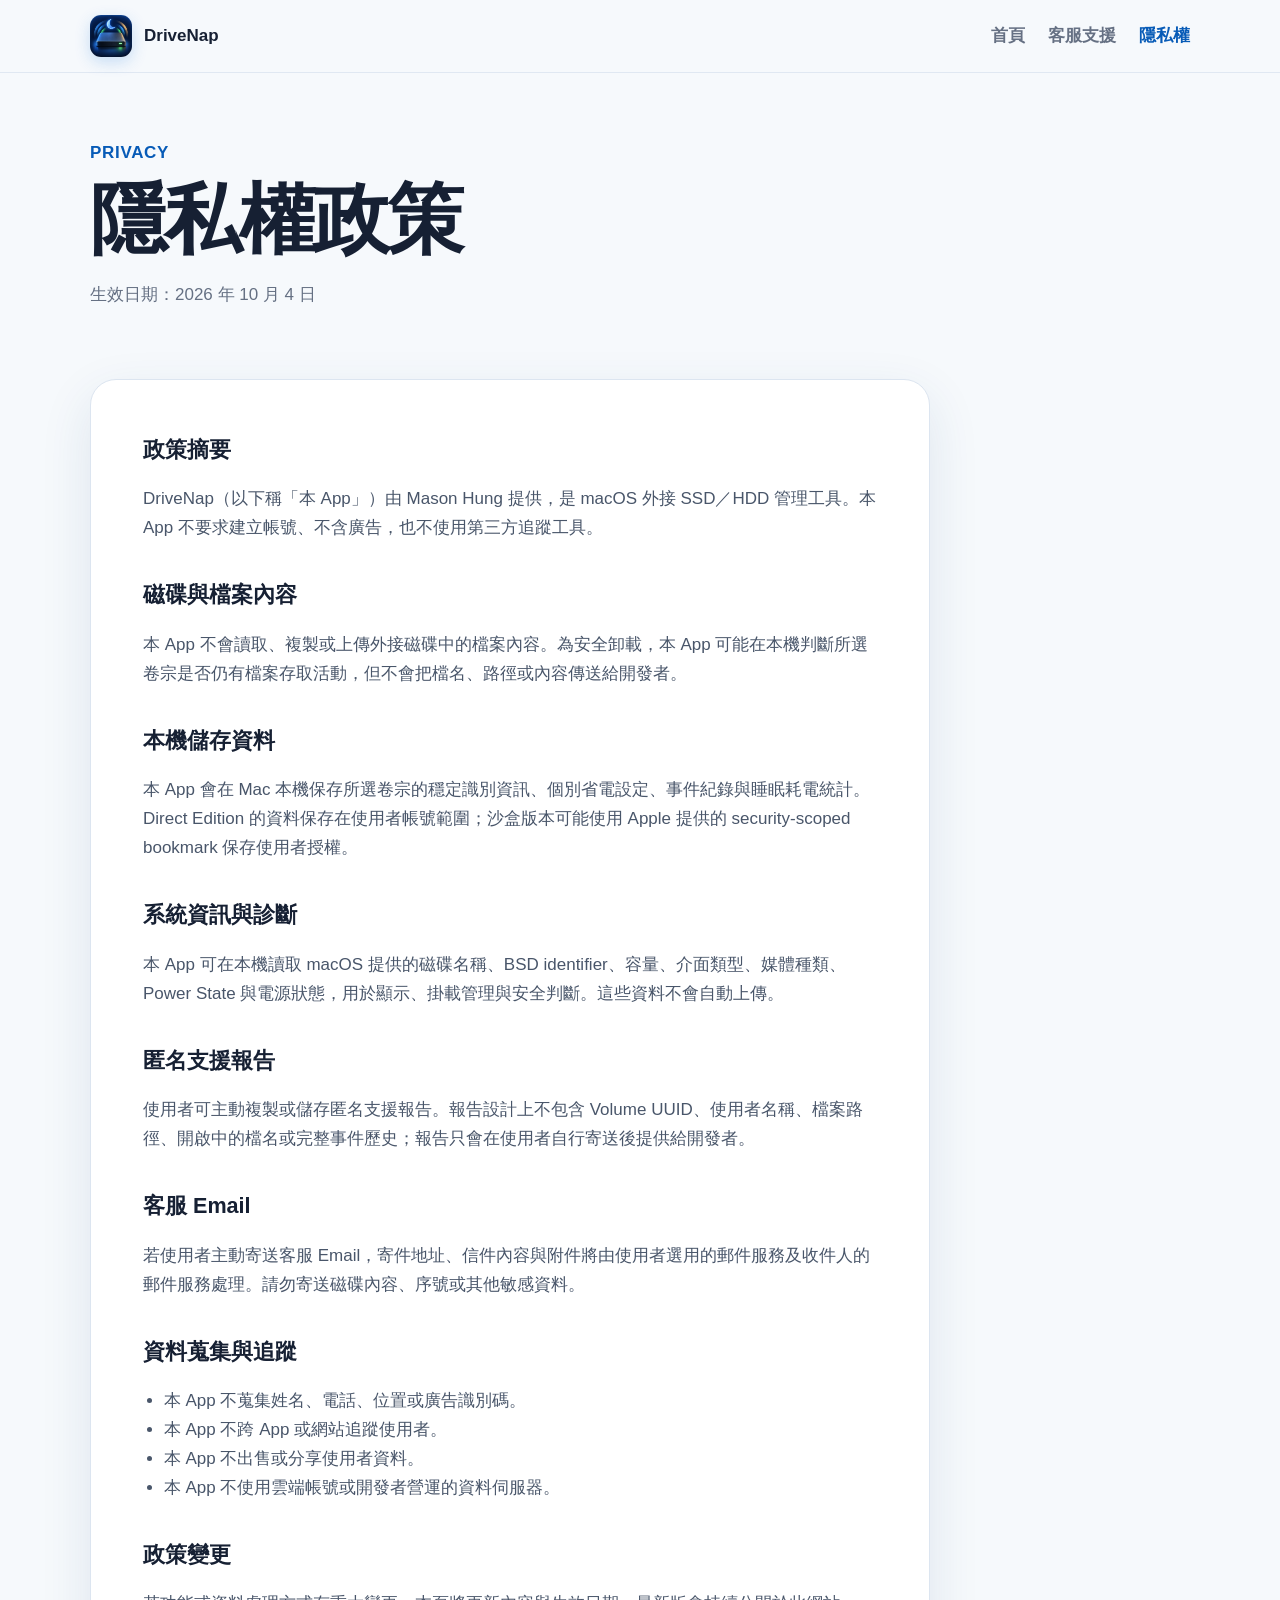
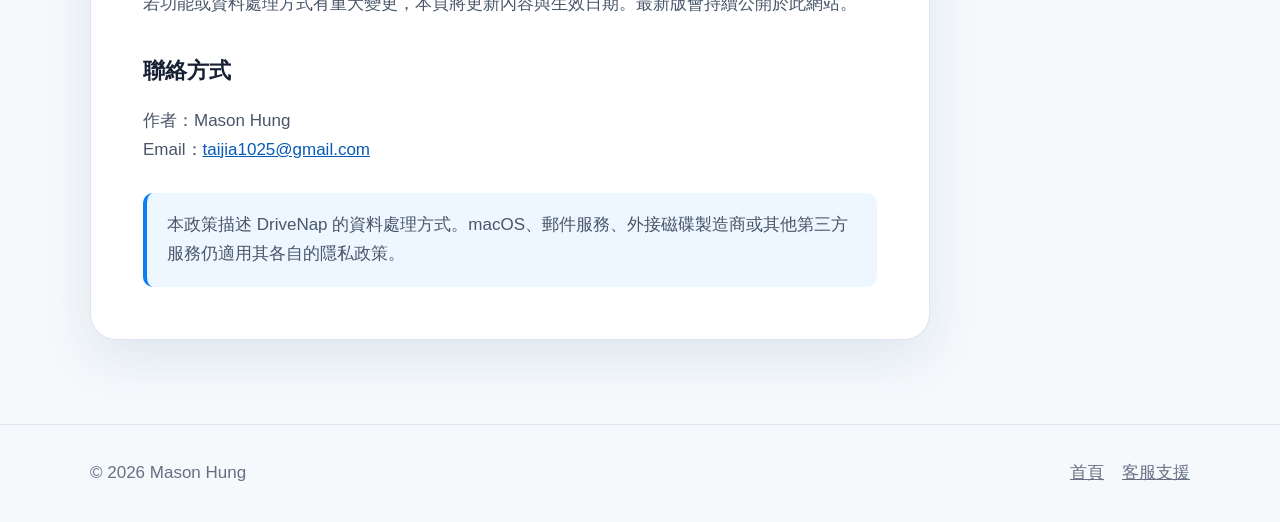
==== docs/privacy.html @ 6fca300c "Configure GitHub Pages from docs" ====
<!doctype html>
<html lang="zh-Hant">
<head>
  <meta charset="utf-8">
  <meta name="viewport" content="width=device-width, initial-scale=1">
  <meta name="description" content="DriveNap 隱私權政策。">
  <title>隱私權政策｜DriveNap</title>
  <link rel="icon" type="image/png" href="assets/app-icon.png">
  <link rel="stylesheet" href="styles.css">
</head>
<body>
  <header class="site-header"><div class="wrap nav"><a class="brand" href="index.html"><img src="assets/app-icon.png" alt=""><span>DriveNap</span></a><nav class="nav-links" aria-label="主要導覽"><a href="index.html">首頁</a><a href="support.html">客服支援</a><a href="privacy.html" aria-current="page">隱私權</a></nav></div></header>
  <main>
    <section class="page-hero"><div class="wrap"><div class="eyebrow">PRIVACY</div><h1>隱私權政策</h1><p>生效日期：2026 年 10 月 4 日</p></div></section>
    <section class="legal"><div class="wrap"><article>
      <h2>政策摘要</h2>
      <p>DriveNap（以下稱「本 App」）由 Mason Hung 提供，是 macOS 外接 SSD／HDD 管理工具。本 App 不要求建立帳號、不含廣告，也不使用第三方追蹤工具。</p>

      <h2>磁碟與檔案內容</h2>
      <p>本 App 不會讀取、複製或上傳外接磁碟中的檔案內容。為安全卸載，本 App 可能在本機判斷所選卷宗是否仍有檔案存取活動，但不會把檔名、路徑或內容傳送給開發者。</p>

      <h2>本機儲存資料</h2>
      <p>本 App 會在 Mac 本機保存所選卷宗的穩定識別資訊、個別省電設定、事件紀錄與睡眠耗電統計。Direct Edition 的資料保存在使用者帳號範圍；沙盒版本可能使用 Apple 提供的 security-scoped bookmark 保存使用者授權。</p>

      <h2>系統資訊與診斷</h2>
      <p>本 App 可在本機讀取 macOS 提供的磁碟名稱、BSD identifier、容量、介面類型、媒體種類、Power State 與電源狀態，用於顯示、掛載管理與安全判斷。這些資料不會自動上傳。</p>

      <h2>匿名支援報告</h2>
      <p>使用者可主動複製或儲存匿名支援報告。報告設計上不包含 Volume UUID、使用者名稱、檔案路徑、開啟中的檔名或完整事件歷史；報告只會在使用者自行寄送後提供給開發者。</p>

      <h2>客服 Email</h2>
      <p>若使用者主動寄送客服 Email，寄件地址、信件內容與附件將由使用者選用的郵件服務及收件人的郵件服務處理。請勿寄送磁碟內容、序號或其他敏感資料。</p>

      <h2>資料蒐集與追蹤</h2>
      <ul>
        <li>本 App 不蒐集姓名、電話、位置或廣告識別碼。</li>
        <li>本 App 不跨 App 或網站追蹤使用者。</li>
        <li>本 App 不出售或分享使用者資料。</li>
        <li>本 App 不使用雲端帳號或開發者營運的資料伺服器。</li>
      </ul>

      <h2>政策變更</h2>
      <p>若功能或資料處理方式有重大變更，本頁將更新內容與生效日期。最新版會持續公開於此網站。</p>

      <h2>聯絡方式</h2>
      <p>作者：Mason Hung<br>Email：<a href="mailto:taijia1025@gmail.com?subject=DriveNap%20隱私權問題">taijia1025@gmail.com</a></p>
      <p class="note">本政策描述 DriveNap 的資料處理方式。macOS、郵件服務、外接磁碟製造商或其他第三方服務仍適用其各自的隱私政策。</p>
    </article></div></section>
  </main>
  <footer class="site-footer"><div class="wrap footer-row"><span>© 2026 Mason Hung</span><nav><a href="index.html">首頁</a><a href="support.html">客服支援</a></nav></div></footer>
</body>
</html>
---- docs/styles.css ----
:root {
  color-scheme: light;
  --blue: #087ff5;
  --blue-dark: #075bb7;
  --ink: #162033;
  --muted: #657083;
  --line: #dce5f0;
  --surface: #ffffff;
  --soft: #eef7ff;
  --page: #f6f9fc;
  --green: #137b55;
  --shadow: 0 18px 52px rgba(26, 73, 122, .11);
}

* { box-sizing: border-box; }
html { scroll-behavior: smooth; }
body { margin: 0; font-family: -apple-system, BlinkMacSystemFont, "SF Pro Text", "PingFang TC", "Noto Sans TC", sans-serif; color: var(--ink); background: var(--page); font-size: 17px; line-height: 1.7; }
a { color: var(--blue-dark); }
.wrap { width: min(1100px, calc(100% - 40px)); margin: 0 auto; }
.site-header { position: sticky; top: 0; z-index: 20; border-bottom: 1px solid rgba(220, 229, 240, .85); background: rgba(246, 249, 252, .88); backdrop-filter: blur(18px); }
.nav { min-height: 72px; display: flex; align-items: center; gap: 28px; }
.brand { display: flex; align-items: center; gap: 12px; color: var(--ink); font-weight: 760; text-decoration: none; }
.brand img { width: 42px; height: 42px; border-radius: 11px; box-shadow: 0 5px 16px rgba(0, 105, 215, .2); }
.nav-links { margin-left: auto; display: flex; gap: 23px; }
.nav-links a { color: var(--muted); font-weight: 620; text-decoration: none; }
.nav-links a:hover, .nav-links a[aria-current="page"] { color: var(--blue-dark); }
.hero { padding: 92px 0 72px; overflow: hidden; }
.hero-grid { display: grid; grid-template-columns: 1.14fr .86fr; gap: 64px; align-items: center; }
.eyebrow { color: var(--blue-dark); font-weight: 760; letter-spacing: .04em; }
h1 { max-width: 780px; margin: 10px 0 20px; font-size: clamp(2.5rem, 6vw, 4.9rem); line-height: 1.08; letter-spacing: -.035em; }
.lead { max-width: 690px; color: var(--muted); font-size: 1.2rem; }
.actions { display: flex; flex-wrap: wrap; gap: 12px; margin-top: 30px; }
.button { display: inline-flex; align-items: center; justify-content: center; min-height: 50px; padding: 0 22px; border-radius: 14px; font-weight: 730; text-decoration: none; }
.button.primary { color: white; background: var(--blue); box-shadow: 0 10px 24px rgba(8, 127, 245, .24); }
.button.secondary { color: var(--blue-dark); border: 1px solid #b9d8f7; background: var(--surface); }
.hero-art { position: relative; display: grid; place-items: center; min-height: 390px; }
.hero-art::before { content: ""; position: absolute; width: 350px; height: 350px; border-radius: 50%; background: radial-gradient(circle at 34% 26%, #d8efff, #7ebef9 48%, #247ee2 100%); filter: drop-shadow(0 28px 45px rgba(28, 105, 184, .25)); }
.hero-art img { position: relative; width: 230px; height: 230px; border-radius: 52px; box-shadow: var(--shadow); transform: rotate(3deg); }
.section { padding: 72px 0; }
.section.white { background: var(--surface); }
.section-head { max-width: 730px; margin-bottom: 34px; }
.section h2 { margin: 0 0 12px; font-size: clamp(2rem, 4vw, 3.1rem); line-height: 1.16; letter-spacing: -.025em; }
.section-head p { margin: 0; color: var(--muted); }
.features { display: grid; grid-template-columns: repeat(3, 1fr); gap: 18px; }
.card { padding: 26px; border: 1px solid var(--line); border-radius: 22px; background: var(--surface); box-shadow: 0 8px 30px rgba(30, 70, 110, .06); }
.card .icon { display: grid; place-items: center; width: 48px; height: 48px; margin-bottom: 16px; border-radius: 14px; color: var(--blue-dark); background: var(--soft); font-size: 1.05rem; font-weight: 800; }
.card h3 { margin: 0 0 8px; font-size: 1.15rem; }
.card p { margin: 0; color: var(--muted); }
.product { background: linear-gradient(180deg, #eef7ff 0%, #f6f9fc 100%); }
.product-grid { display: grid; grid-template-columns: .95fr 1.05fr; gap: 54px; align-items: center; }
.flow-card { padding: 28px; border: 1px solid #c9d9e9; border-radius: 26px; background: var(--surface); box-shadow: 0 22px 60px rgba(28, 78, 128, .14); }
.flow-step { display: flex; gap: 16px; align-items: center; }
.flow-step > span { display: grid; flex: 0 0 44px; place-items: center; width: 44px; height: 44px; border-radius: 14px; color: white; background: var(--blue); font-weight: 800; }
.flow-step strong, .flow-step small { display: block; }
.flow-step small { color: var(--muted); font-size: .92rem; }
.flow-line { width: 2px; height: 24px; margin: 5px 0 5px 21px; background: #bfdaef; }
.steps { counter-reset: step; display: grid; gap: 14px; }
.step { display: grid; grid-template-columns: 48px 1fr; gap: 17px; align-items: start; padding: 20px; border: 1px solid var(--line); border-radius: 18px; background: var(--surface); }
.step::before { counter-increment: step; content: counter(step); display: grid; place-items: center; width: 42px; height: 42px; border-radius: 50%; color: white; background: var(--blue); font-weight: 800; }
.step h3 { margin: 1px 0 4px; }
.step p { margin: 0; color: var(--muted); }
.trust { display: grid; grid-template-columns: 1fr 1fr; gap: 18px; }
.trust .card:first-child { background: linear-gradient(145deg, #e9f6ff, #f7fbff); }
.status { color: var(--green); font-weight: 760; }
.page-hero { padding: 66px 0 28px; }
.page-hero p { max-width: 760px; color: var(--muted); }
.legal { padding: 24px 0 84px; }
.legal article { max-width: 840px; padding: clamp(24px, 5vw, 52px); border: 1px solid var(--line); border-radius: 26px; background: var(--surface); box-shadow: var(--shadow); }
.legal h2 { margin-top: 34px; margin-bottom: 8px; font-size: 1.35rem; }
.legal h2:first-child { margin-top: 0; }
.legal p, .legal li { color: #49566a; }
.legal ul, .legal ol { padding-left: 1.3rem; }
.note { margin: 28px 0 0; padding: 18px 20px; border-left: 4px solid var(--blue); border-radius: 10px; background: var(--soft); }
.faq { display: grid; gap: 12px; }
details { padding: 19px 20px; border: 1px solid var(--line); border-radius: 16px; background: var(--surface); }
summary { cursor: pointer; font-weight: 730; }
details p { margin: 10px 0 0; color: var(--muted); }
.contact-card { margin-top: 26px; padding: 28px; border-radius: 22px; color: white; background: linear-gradient(135deg, #087ff5, #1751b9); }
.contact-card h2 { margin-top: 0; }
.contact-card p, .contact-card a { color: white; }
.contact-card a { font-weight: 760; }
.site-footer { padding: 34px 0; border-top: 1px solid var(--line); color: var(--muted); }
.footer-row { display: flex; align-items: center; gap: 18px; }
.footer-row nav { margin-left: auto; display: flex; gap: 18px; }
.footer-row a { color: var(--muted); }

@media (max-width: 760px) {
  .wrap { width: min(100% - 28px, 680px); }
  .nav { min-height: 64px; }
  .brand span { display: none; }
  .nav-links { gap: 14px; font-size: .93rem; }
  .hero { padding: 56px 0 44px; }
  .hero-grid, .product-grid { grid-template-columns: 1fr; gap: 22px; }
  .hero-art { min-height: 285px; order: -1; }
  .hero-art::before { width: 260px; height: 260px; }
  .hero-art img { width: 170px; height: 170px; border-radius: 38px; }
  .features, .trust { grid-template-columns: 1fr; }
  .section { padding: 52px 0; }
  .footer-row { align-items: flex-start; flex-direction: column; }
  .footer-row nav { margin-left: 0; flex-wrap: wrap; }
}

@media (prefers-reduced-motion: no-preference) {
  .button, .card { transition: transform .18s ease, box-shadow .18s ease; }
  .button:hover, .card:hover { transform: translateY(-2px); }
}
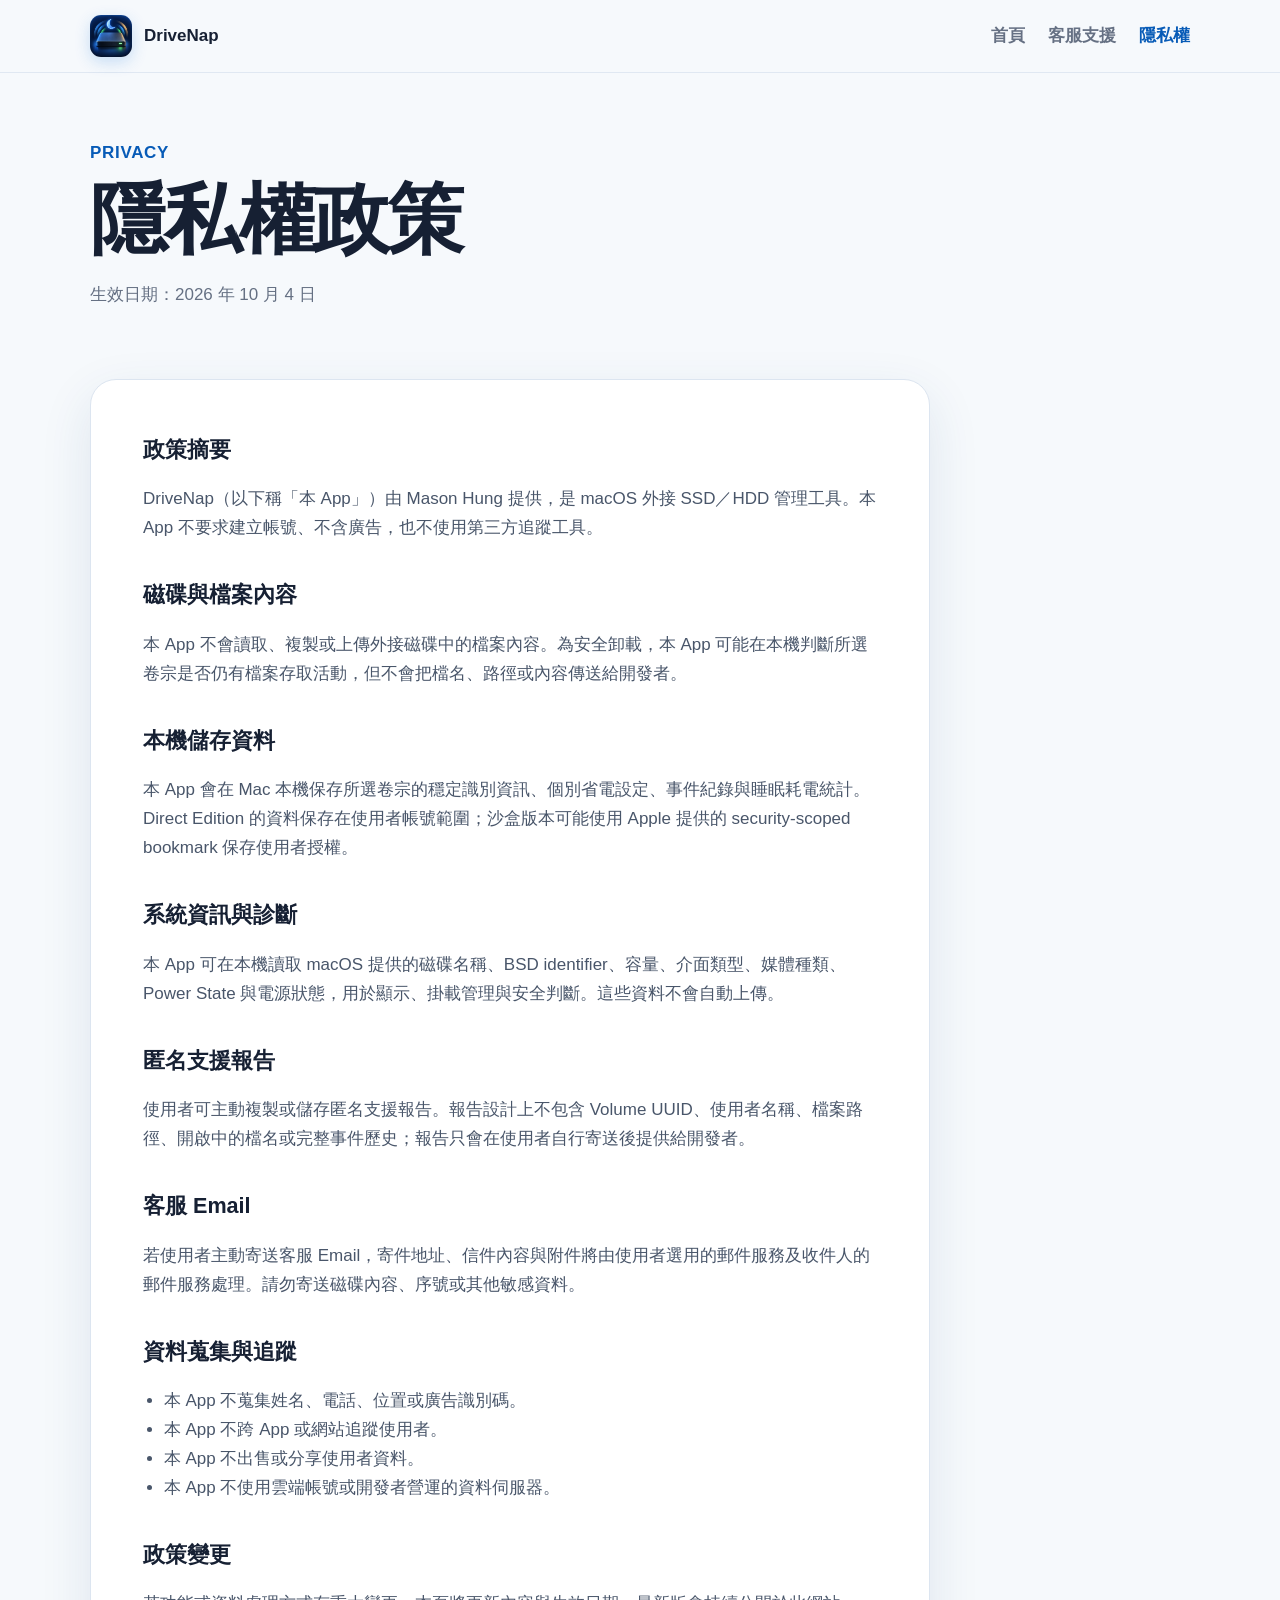
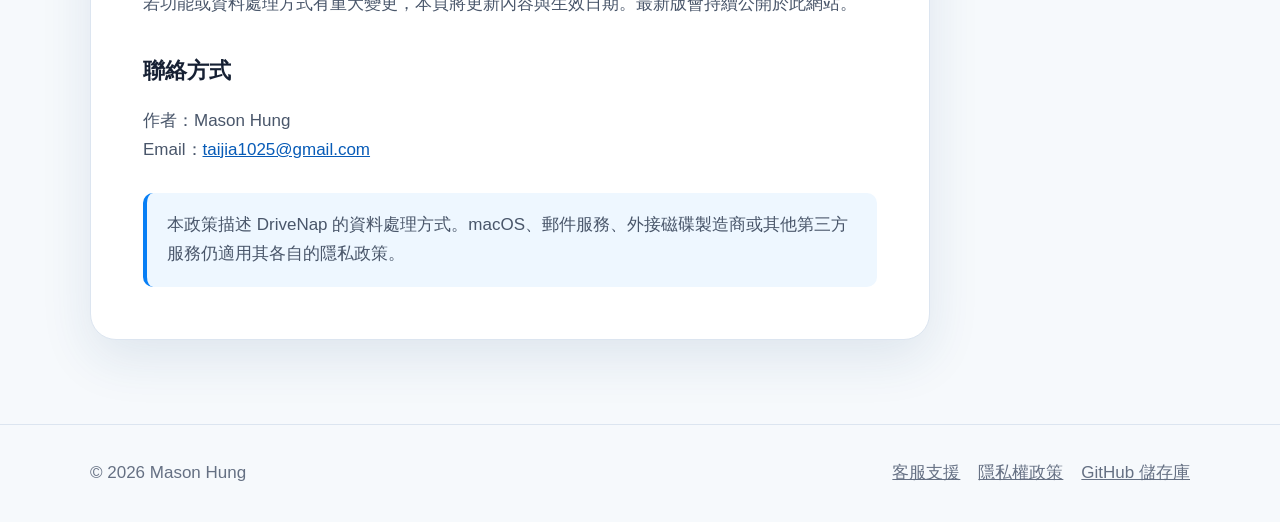
==== commit 8354e8d1: "Add GitHub repository link to site footer" ====
--- a/docs/privacy.html
+++ b/docs/privacy.html
@@ -47,6 +47,6 @@
       <p class="note">本政策描述 DriveNap 的資料處理方式。macOS、郵件服務、外接磁碟製造商或其他第三方服務仍適用其各自的隱私政策。</p>
     </article></div></section>
   </main>
-  <footer class="site-footer"><div class="wrap footer-row"><span>© 2026 Mason Hung</span><nav><a href="index.html">首頁</a><a href="support.html">客服支援</a></nav></div></footer>
+  <footer class="site-footer"><div class="wrap footer-row"><span>© 2026 Mason Hung</span><nav><a href="support.html">客服支援</a><a href="privacy.html">隱私權政策</a><a href="https://github.com/MasonHung8888/drivenap-support">GitHub 儲存庫</a></nav></div></footer>
 </body>
 </html>
